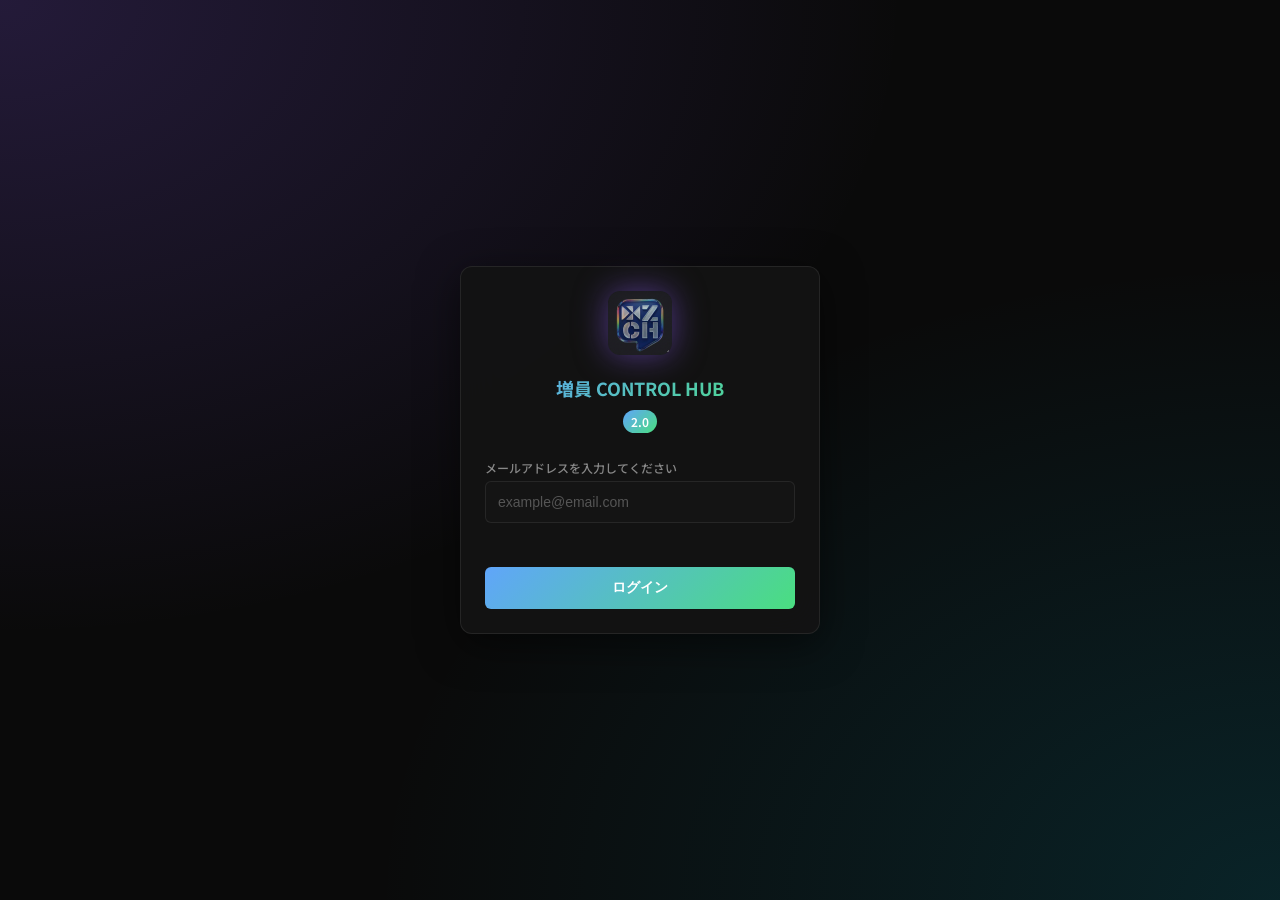
==== index.html @ 961a4a90 "Add files via upload" ====
<!DOCTYPE html>
<html lang="ja">

<head>
    <meta charset="UTF-8">
    <meta name="viewport" content="width=device-width, initial-scale=1.0, maximum-scale=1.0, user-scalable=no">
    <meta name="description" content="増員 CONTROL HUB 2.0 - スタッフ募集カレンダー">
    <!-- キャッシュ無効化 -->
    <meta http-equiv="Cache-Control" content="no-cache, no-store, must-revalidate">
    <meta http-equiv="Pragma" content="no-cache">
    <meta http-equiv="Expires" content="0">
    <title>増員 CONTROL HUB 2.0</title>
    <link rel="preconnect" href="https://fonts.googleapis.com">
    <link rel="preconnect" href="https://fonts.gstatic.com" crossorigin>
    <link href="https://fonts.googleapis.com/css2?family=Noto+Sans+JP:wght@400;500;600;700&display=swap"
        rel="stylesheet">
    <link rel="stylesheet" href="css/styles.css">
</head>

<body>
    <!-- ログイン画面 -->
    <div class="login-screen" id="loginScreen">
        <div class="login-container">
            <div class="login-logo">
                <img src="assets/logo.jpg" alt="ロゴ" class="login-logo-icon">
                <h1 class="login-title">増員 CONTROL HUB</h1>
                <span class="login-version">2.0</span>
            </div>
            <form class="login-form" id="loginForm">
                <div class="login-input-group">
                    <label for="staffName" class="login-label">メールアドレスを入力してください</label>
                    <input type="email" id="staffName" class="login-input" placeholder="example@email.com" required
                        autocomplete="email">
                </div>
                <p class="login-error" id="loginError"></p>
                <button type="submit" class="login-btn" id="loginBtn">
                    <span class="btn-text">ログイン</span>
                    <span class="btn-spinner"></span>
                </button>
            </form>
        </div>
    </div>

    <!-- ヘッダー（ログイン後に表示） -->
    <header class="header app-content hidden" id="appHeader">
        <div class="header-content">
            <h1 class="logo">
                <img src="assets/logo.jpg" alt="ロゴ" class="logo-icon">
                増員 CONTROL HUB
            </h1>
            <span class="version-badge">2.0</span>
        </div>
    </header>

    <!-- メインコンテンツ（ログイン後に表示） -->
    <main class="main-content app-content hidden" id="appMain">
        <!-- 凡例 -->
        <div class="legend">
            <div class="legend-item">
                <span class="legend-dot stage"></span>
                <span>舞台</span>
            </div>
            <div class="legend-item">
                <span class="legend-dot sound"></span>
                <span>音響</span>
            </div>
            <div class="legend-item">
                <span class="legend-dot lighting"></span>
                <span>照明</span>
            </div>
            <div class="legend-item">
                <span class="legend-dot multiple"></span>
                <span>複数</span>
            </div>
        </div>

        <!-- カレンダーグリッド -->
        <div class="calendar-container">
            <!-- カレンダーヘッダー（年月＋ナビ） -->
            <div class="calendar-top">
                <div class="calendar-title-area">
                    <h2 class="current-month" id="currentMonth">2026年 1月</h2>
                    <button class="today-btn" id="todayBtn">今日</button>
                </div>
                <div class="nav-buttons">
                    <button class="nav-btn prev-btn" id="prevMonth" aria-label="前月">
                        <svg width="20" height="20" viewBox="0 0 24 24" fill="none" stroke="currentColor"
                            stroke-width="2">
                            <polyline points="15 18 9 12 15 6"></polyline>
                        </svg>
                    </button>
                    <button class="nav-btn next-btn" id="nextMonth" aria-label="翌月">
                        <svg width="20" height="20" viewBox="0 0 24 24" fill="none" stroke="currentColor"
                            stroke-width="2">
                            <polyline points="9 18 15 12 9 6"></polyline>
                        </svg>
                    </button>
                </div>
            </div>

            <div class="calendar-header">
                <div class="weekday sun">日</div>
                <div class="weekday">月</div>
                <div class="weekday">火</div>
                <div class="weekday">水</div>
                <div class="weekday">木</div>
                <div class="weekday">金</div>
                <div class="weekday sat">土</div>
            </div>
            <div class="calendar-grid" id="calendarGrid">
                <!-- カレンダー日付がJSで挿入される -->
            </div>
        </div>
    </main>

    <!-- イベント選択モーダル -->
    <div class="event-modal-overlay" id="eventModalOverlay"></div>
    <div class="event-modal" id="eventModal">
        <div class="event-modal-header">
            <h3 class="event-modal-title" id="eventModalTitle">1月15日のイベント</h3>
            <button class="event-modal-close" id="eventModalClose">
                <svg width="20" height="20" viewBox="0 0 24 24" fill="none" stroke="currentColor" stroke-width="2">
                    <line x1="18" y1="6" x2="6" y2="18"></line>
                    <line x1="6" y1="6" x2="18" y2="18"></line>
                </svg>
            </button>
        </div>
        <div class="event-modal-list" id="eventModalList">
            <!-- イベントリストがJSで挿入される -->
        </div>
    </div>

    <!-- ドロワー（詳細画面） -->
    <div class="drawer-overlay" id="drawerOverlay"></div>
    <div class="drawer" id="drawer">
        <div class="drawer-inner" id="drawerInner">
            <!-- 閉じるボタン -->
            <button class="drawer-close" id="drawerClose">
                <svg width="24" height="24" viewBox="0 0 24 24" fill="none" stroke="currentColor" stroke-width="2">
                    <line x1="18" y1="6" x2="6" y2="18"></line>
                    <line x1="6" y1="6" x2="18" y2="18"></line>
                </svg>
            </button>

            <!-- ヘッダー部分（セクション＋ホール名） -->
            <div class="drawer-header">
                <span class="drawer-section-label" id="drawerSectionLabel">舞台</span>
                <h2 class="drawer-title" id="drawerHallName">大ホール</h2>
            </div>

            <div class="drawer-event-title-section" style="margin-bottom: 24px;">
                <span class="info-label" style="display:block; margin-bottom: 8px;">催事名</span>
                <h3 id="drawerEventName" style="font-size: 1.5rem; font-weight: bold; color: white; margin: 0; line-height: 1.4;">春のコンサート</h3>
            </div>

            <div class="drawer-info-table-container" style="background: rgba(255,255,255,0.03); border-radius: 12px; padding: 16px; margin-bottom: 24px;">
                <div id="drawerDate">
                    <!-- JS will render table here -->
                </div>
            </div>

            <!-- 増員詳細 -->
            <div class="drawer-content-section">
                <h3 class="content-section-title">増員詳細</h3>
                <p class="drawer-description" id="drawerDescription">
                    イベントの説明文がここに表示されます。
                </p>
            </div>

            <!-- 申し込み状況 / 募集終了メッセージ -->
            <div class="drawer-notice" id="drawerNotice">
                <span class="notice-icon">ℹ️</span>
                <div class="notice-text">
                    <span id="noticeTitle" style="font-weight: 600;">現在の申し込み状況</span>
                    <div id="noticeApplicantList" style="margin-top: 5px; margin-bottom: 5px;">
                        <!-- セクション別の申込者数がここに挿入される -->
                    </div>
                    <span id="noticeFooter" style="font-size: 0.8rem; opacity: 0.7; display: none;"></span>
                </div>
            </div>

            <!-- 応募フォーム -->
            <div class="drawer-form-section">
                <h3 class="form-section-title">応募フォーム</h3>
                <form id="applyForm">
                    <div class="form-group">
                        <label for="userName" class="form-label">お名前</label>
                        <input type="text" id="userName" class="form-input autofilled" placeholder="山田 太郎" readonly
                            required>
                        <span class="form-hint autofill-hint">🔗 ログイン情報から自動入力</span>
                    </div>
                    <div class="form-group">
                        <label for="staffHall" class="form-label">所属ホール</label>
                        <input type="text" id="staffHall" class="form-input autofilled" placeholder="所属ホール" readonly
                            required>
                        <span class="form-hint autofill-hint">🔗 ログイン情報から自動入力</span>
                    </div>
                    <div class="form-group">
                        <label for="staffSection" class="form-label">セクション</label>
                        <input type="text" id="staffSection" class="form-input autofilled" placeholder="セクション" readonly
                            required>
                        <span class="form-hint autofill-hint">🔗 ログイン情報から自動入力</span>
                    </div>
                    <!-- 日付選択（連日イベント用、動的に表示） -->
                    <div class="form-group date-selection-group hidden" id="dateSelectionGroup">
                        <label class="form-label">応募日程 *</label>
                        <div class="date-tabs" id="dateTabs">
                            <!-- 動的に生成 -->
                        </div>
                    </div>
                    <button type="submit" class="submit-btn" id="submitBtn">
                        応募する
                    </button>
                </form>
            </div>
        </div>
    </div>

    <!-- 確認ダイアログ -->
    <div class="confirm-dialog hidden" id="confirmDialog">
        <div class="confirm-content">
            <div class="confirm-icon">⚠️</div>
            <h3 class="confirm-title">まだ応募は完了してません。</h3>
            <p class="confirm-message">下記手順に従って応募を完了させて下さい。</p>
            <button class="confirm-btn" id="confirmClose">閉じる</button>
        </div>
    </div>



    <script src="js/calendar.js?v=7"></script>
    <script src="js/drawer.js?v=7"></script>
    <script>
        // スタッフ認証処理
        (function () {
            // GAS Web App URL
            const GAS_URL = 'https://script.google.com/macros/s/AKfycbxbV2AK-9edfJDLYd5roY5Lj3mcWDfLuVXyrLbkbmj-f0ghreoTpBLLHeze72BAMz6h/exec';
            const STORAGE_KEY = 'zouin_staff_name';

            const loginScreen = document.getElementById('loginScreen');
            const loginForm = document.getElementById('loginForm');
            const loginError = document.getElementById('loginError');
            const loginBtn = document.getElementById('loginBtn');
            const staffNameInput = document.getElementById('staffName');
            const appContents = document.querySelectorAll('.app-content');

            // アプリ表示
            function showApp(staffName) {
                loginScreen.classList.add('hidden');
                appContents.forEach(el => el.classList.remove('hidden'));
                // グローバルに名前を保存（drawer.jsで使用）
                window.loggedInStaffName = staffName;

                // お名前フィールドを自動入力
                const userNameInput = document.getElementById('userName');
                if (userNameInput) userNameInput.value = staffName;

                // 所属情報をAPIから取得して自動入力
                loadStaffProfile();
            }

            // スタッフプロフィールを取得してフォームに自動入力
            async function loadStaffProfile() {
                const email = localStorage.getItem(STORAGE_KEY);
                if (!email) return;

                try {
                    console.log('所属情報を取得中...');
                    const result = await fetchFromGAS({
                        action: 'getStaffInfo',
                        email: email
                    });

                    console.log('所属情報の応答:', JSON.stringify(result));

                    if (result.success && result.found) {
                        const hallInput = document.getElementById('staffHall');
                        const sectionInput = document.getElementById('staffSection');

                        if (hallInput && result.staffHall) {
                            hallInput.value = result.staffHall;
                        }
                        if (sectionInput && result.staffSection) {
                            sectionInput.value = result.staffSection;
                        }

                        // localStorageにも保存
                        localStorage.setItem('zouin_staff_hall', result.staffHall || '');
                        localStorage.setItem('zouin_staff_section', result.staffSection || '');

                        // 管理者フラグを保存
                        localStorage.setItem('zouin_is_admin', result.isAdmin ? 'true' : 'false');
                        window.isAdmin = !!result.isAdmin;
                        console.log('管理者:', result.isAdmin);
                    }
                } catch (error) {
                    console.error('所属情報取得エラー:', error);
                }
            }

            // GAS API呼び出し汎用関数（JSONP方式）
            function fetchFromGAS(params) {
                return new Promise((resolve) => {
                    const callbackName = 'gasCallback_' + Date.now();
                    const urlParams = new URLSearchParams(params);
                    urlParams.append('callback', callbackName);

                    window[callbackName] = function (data) {
                        delete window[callbackName];
                        document.body.removeChild(script);
                        resolve(data);
                    };

                    const script = document.createElement('script');
                    script.src = `${GAS_URL}?${urlParams.toString()}`;
                    script.onerror = function () {
                        delete window[callbackName];
                        document.body.removeChild(script);
                        resolve({ success: false, error: 'ネットワークエラー' });
                    };

                    setTimeout(() => {
                        if (window[callbackName]) {
                            delete window[callbackName];
                            if (script.parentNode) document.body.removeChild(script);
                            resolve({ success: false, error: 'タイムアウト' });
                        }
                    }, 10000);

                    document.body.appendChild(script);
                });
            }

            // ローディング状態の設定
            function setLoading(isLoading) {
                loginBtn.classList.toggle('loading', isLoading);
                loginBtn.disabled = isLoading;
                staffNameInput.disabled = isLoading;
            }

            // エラー表示
            function showError(message) {
                loginError.textContent = message;
            }

            // GAS APIで名簿照合（JSONP方式でCORS回避）
            function verifyStaff(name) {
                return new Promise((resolve) => {
                    const callbackName = 'authCallback_' + Date.now();
                    const params = new URLSearchParams({
                        action: 'verifyStaff',
                        name: name,
                        callback: callbackName
                    });

                    // コールバック関数を登録
                    window[callbackName] = function (data) {
                        delete window[callbackName];
                        document.body.removeChild(script);
                        resolve(data);
                    };

                    // script要素で呼び出し
                    const script = document.createElement('script');
                    script.src = `${GAS_URL}?${params.toString()}`;
                    script.onerror = function () {
                        delete window[callbackName];
                        document.body.removeChild(script);
                        resolve({ success: false, error: 'ネットワークエラー' });
                    };

                    // タイムアウト処理
                    setTimeout(() => {
                        if (window[callbackName]) {
                            delete window[callbackName];
                            if (script.parentNode) {
                                document.body.removeChild(script);
                            }
                            resolve({ success: false, error: 'タイムアウト' });
                        }
                    }, 10000);

                    document.body.appendChild(script);
                });
            }

            // 自動認証チェック（localStorageから）
            async function checkSavedAuth() {
                const savedEmail = localStorage.getItem(STORAGE_KEY);
                if (!savedEmail) return;

                // 保存されたメールアドレスを入力欄にセット
                staffNameInput.value = savedEmail;
                setLoading(true);

                const result = await verifyStaff(savedEmail);
                setLoading(false);

                console.log('verifyStaff応答:', JSON.stringify(result));

                if (result.success && result.verified) {
                    // B列の名前を保存・使用
                    if (result.staffName) {
                        localStorage.setItem('zouin_staff_display_name', result.staffName);
                        window.loggedInStaffName = result.staffName;
                    }
                    console.log('staffHall:', result.staffHall, 'staffSection:', result.staffSection);
                    showApp(result.staffName || savedEmail);
                } else {
                    // 保存された認証が無効な場合はクリア
                    localStorage.removeItem(STORAGE_KEY);
                    localStorage.removeItem('zouin_staff_display_name');
                    staffNameInput.value = '';
                    if (result.success && !result.verified) {
                        // 名簿から削除された場合
                        showError('アカウントの有効期限が切れたか、登録が解除されました。管理者に確認してください。');
                    }
                }
            }

            // 強制ログアウト（外部から呼び出し可能）
            window.forceLogout = function (message) {
                localStorage.removeItem(STORAGE_KEY);
                localStorage.removeItem('zouin_staff_display_name');
                window.loggedInStaffName = null;
                loginScreen.classList.remove('hidden');
                appContents.forEach(el => el.classList.add('hidden'));
                staffNameInput.value = '';
                showError(message || 'アカウントの有効期限が切れたか、登録が解除されました。管理者に確認してください。');
            };

            // リアルタイム権限チェック（外部から呼び出し可能）
            window.checkPermission = async function () {
                const savedName = localStorage.getItem(STORAGE_KEY);
                if (!savedName) return false;

                const result = await verifyStaff(savedName);
                if (!result.success || !result.verified) {
                    window.forceLogout();
                    return false;
                }
                return true;
            };

            // ログインフォーム送信
            loginForm.addEventListener('submit', async function (e) {
                e.preventDefault();
                const email = staffNameInput.value.trim();

                if (!email) {
                    showError('メールアドレスを入力してください');
                    return;
                }

                showError('');
                setLoading(true);

                const result = await verifyStaff(email);
                setLoading(false);

                if (result.success && result.verified) {
                    // 認証成功: localStorageに保存してアプリ表示
                    localStorage.setItem(STORAGE_KEY, email);
                    // B列の名前も保存
                    if (result.staffName) {
                        localStorage.setItem('zouin_staff_display_name', result.staffName);
                        window.loggedInStaffName = result.staffName;
                    }
                    showApp(result.staffName || email);
                } else if (result.success && !result.verified) {
                    // 名簿に存在しない
                    showError('登録が確認できません。フォームから登録するか、管理者に連絡してください。');
                } else {
                    // APIエラー
                    showError('認証に失敗しました。しばらく待ってから再度お試しください。');
                    console.error('API Error:', result.error);
                }
            });

            // 初期化: 保存された認証をチェック
            checkSavedAuth();
        })();
    </script>
</body>

</html>
---- css/styles.css ----
/* ====================================
   増員 CONTROL HUB 2.0 - スタイルシート
   ダークミニマルデザイン
   ==================================== */

/* CSS変数 */
:root {
    /* カラーパレット - よりダークに */
    --bg-primary: #0a0a0a;
    --bg-secondary: #141414;
    --bg-card: #1a1a1a;
    --bg-glass: rgba(20, 20, 20, 0.95);
    --bg-cell: #111111;

    --text-primary: #e0e0e0;
    --text-secondary: #888888;
    --text-muted: #555555;

    /* セクションカラー - 濃い鮮やかな色 */
    --section-stage: #10b981;
    --section-stage-bg: rgba(16, 185, 129, 0.25);
    --section-sound: #0ea5e9;
    --section-sound-bg: rgba(14, 165, 233, 0.25);
    --section-lighting: #eab308;
    --section-lighting-bg: rgba(234, 179, 8, 0.25);
    --section-multiple: #ef4444;
    --section-multiple-bg: rgba(239, 68, 68, 0.25);

    /* アクセントカラー */
    --accent-primary: #60a5fa;
    --accent-secondary: #4ade80;
    --accent-gradient: linear-gradient(135deg, #60a5fa 0%, #4ade80 100%);

    /* グリッド線 */
    --border-color: rgba(255, 255, 255, 0.08);
    --border-grid: rgba(255, 255, 255, 0.12);
    --shadow-lg: 0 10px 40px rgba(0, 0, 0, 0.5);
    --shadow-glow: none;

    /* フォント */
    --font-family: 'Noto Sans JP', sans-serif;
    --font-size-sm: 0.75rem;
    --font-size-base: 0.875rem;
    --font-size-lg: 1rem;
    --font-size-xl: 1.125rem;
    --font-size-2xl: 1.25rem;
    --font-size-3xl: 1.5rem;

    /* スペーシング */
    --spacing-xs: 0.25rem;
    --spacing-sm: 0.5rem;
    --spacing-md: 0.75rem;
    --spacing-lg: 1rem;
    --spacing-xl: 1.5rem;

    /* ボーダー半径 */
    --radius-sm: 4px;
    --radius-md: 6px;
    --radius-lg: 8px;
    --radius-xl: 12px;
    --radius-full: 9999px;

    /* トランジション */
    --transition-fast: 100ms ease;
    --transition-base: 200ms ease;
    --transition-slow: 300ms ease;
}

/* ====================================
   ログイン画面
   ==================================== */
.login-screen {
    position: fixed;
    inset: 0;
    background: var(--bg-primary);
    display: flex;
    align-items: center;
    justify-content: center;
    z-index: 1000;
    transition: opacity var(--transition-base), visibility var(--transition-base);
}

.login-screen::before {
    content: '';
    position: absolute;
    inset: 0;
    background:
        radial-gradient(ellipse at top left, rgba(139, 92, 246, 0.2) 0%, transparent 50%),
        radial-gradient(ellipse at bottom right, rgba(6, 182, 212, 0.15) 0%, transparent 50%);
    pointer-events: none;
}

.login-screen.hidden {
    opacity: 0;
    visibility: hidden;
    pointer-events: none;
}

.login-container {
    position: relative;
    background: var(--bg-glass);
    backdrop-filter: blur(20px);
    border: 1px solid var(--border-color);
    border-radius: var(--radius-xl);
    padding: var(--spacing-xl);
    width: 100%;
    max-width: 360px;
    margin: var(--spacing-md);
    box-shadow: var(--shadow-lg);
}

.login-logo {
    text-align: center;
    margin-bottom: var(--spacing-xl);
}

.login-logo-icon {
    width: 64px;
    height: 64px;
    object-fit: contain;
    border-radius: 12px;
    filter: drop-shadow(0 0 16px rgba(139, 92, 246, 0.5));
    margin-bottom: var(--spacing-md);
}

.login-title {
    font-size: var(--font-size-xl);
    font-weight: 700;
    background: var(--accent-gradient);
    -webkit-background-clip: text;
    -webkit-text-fill-color: transparent;
    background-clip: text;
    margin: 0;
}

.login-version {
    display: inline-block;
    background: var(--accent-gradient);
    color: white;
    font-size: var(--font-size-sm);
    font-weight: 600;
    padding: 2px 8px;
    border-radius: var(--radius-full);
    margin-top: var(--spacing-sm);
}

.login-form {
    display: flex;
    flex-direction: column;
    gap: var(--spacing-md);
}

.login-input-group {
    display: flex;
    flex-direction: column;
    gap: var(--spacing-xs);
}

.login-label {
    font-size: var(--font-size-sm);
    font-weight: 500;
    color: var(--text-secondary);
}

.login-input {
    background: var(--bg-secondary);
    border: 1px solid var(--border-color);
    border-radius: var(--radius-md);
    padding: var(--spacing-md);
    font-size: var(--font-size-base);
    color: var(--text-primary);
    transition: border-color var(--transition-fast);
}

.login-input:focus {
    outline: none;
    border-color: var(--accent-primary);
}

.login-input::placeholder {
    color: var(--text-muted);
}

.login-error {
    color: #f87171;
    font-size: var(--font-size-sm);
    text-align: center;
    margin: 0;
    min-height: 20px;
}

/* LIFF認証用スタイル */
.login-loading {
    display: flex;
    flex-direction: column;
    align-items: center;
    gap: var(--spacing-md);
    color: var(--text-secondary);
}

.login-loading .btn-spinner {
    width: 40px;
    height: 40px;
}

.login-notice {
    text-align: center;
    color: var(--text-secondary);
    padding: var(--spacing-lg);
}

.login-notice p {
    margin: 0;
    font-size: var(--font-size-lg);
}

.login-notice .sub {
    font-size: var(--font-size-sm);
    margin-top: var(--spacing-sm);
    opacity: 0.7;
}

.login-btn {
    background: var(--accent-gradient);
    border: none;
    border-radius: var(--radius-md);
    padding: var(--spacing-md);
    font-size: var(--font-size-base);
    font-weight: 600;
    color: white;
    cursor: pointer;
    transition: transform var(--transition-fast), box-shadow var(--transition-fast);
}

.login-btn:hover {
    transform: translateY(-2px);
    box-shadow: 0 8px 20px rgba(139, 92, 246, 0.4);
}

.login-btn:active {
    transform: translateY(0);
}

/* ローディング状態 */
.login-btn.loading {
    pointer-events: none;
    opacity: 0.8;
}

.login-btn.loading .btn-text {
    visibility: hidden;
}

.login-btn .btn-spinner {
    display: none;
}

.login-btn.loading .btn-spinner {
    display: block;
    position: absolute;
    left: 50%;
    top: 50%;
    transform: translate(-50%, -50%);
    width: 20px;
    height: 20px;
    border: 2px solid rgba(255, 255, 255, 0.3);
    border-top-color: white;
    border-radius: 50%;
    animation: spin 0.8s linear infinite;
}

.login-btn {
    position: relative;
}

@keyframes spin {
    to {
        transform: translate(-50%, -50%) rotate(360deg);
    }
}

/* hiddenクラス */
.hidden {
    display: none !important;
}

.app-content.hidden {
    display: none !important;
}

/* リセット */
*,
*::before,
*::after {
    box-sizing: border-box;
    margin: 0;
    padding: 0;
}

html {
    font-size: 16px;
    -webkit-tap-highlight-color: transparent;
}

body {
    font-family: var(--font-family);
    background: var(--bg-primary);
    color: var(--text-primary);
    min-height: 100vh;
    line-height: 1.6;
    overflow-x: hidden;
}

/* 背景 - ソリッドダーク */

/* ====================================
   ヘッダー - ミニマル
   ==================================== */
.header {
    background: var(--bg-secondary);
    border-bottom: 1px solid var(--border-grid);
    padding: var(--spacing-sm) var(--spacing-lg);
    position: sticky;
    top: 0;
    z-index: 100;
}

.header-content {
    display: flex;
    align-items: center;
    justify-content: space-between;
    max-width: 600px;
    margin: 0 auto;
}

.logo {
    font-size: var(--font-size-lg);
    font-weight: 600;
    display: flex;
    align-items: center;
    gap: var(--spacing-sm);
    color: var(--text-primary);
}

.logo-icon {
    width: 28px;
    height: 28px;
    object-fit: contain;
    border-radius: 4px;
}

.version-badge {
    background: var(--accent-primary);
    color: #000;
    font-size: 0.65rem;
    font-weight: 600;
    padding: 2px 6px;
    border-radius: var(--radius-full);
}

/* ====================================
   メインコンテンツ
   ==================================== */
.main-content {
    max-width: 600px;
    margin: 0 auto;
    padding: var(--spacing-md);
    padding-bottom: 80px;
}

.current-month {
    font-size: var(--font-size-lg);
    font-weight: 600;
    color: var(--text-primary);
}

/* 凡例 - コンパクト */
.legend {
    display: flex;
    justify-content: flex-end;
    gap: var(--spacing-md);
    margin-bottom: var(--spacing-md);
}

.legend-item {
    display: flex;
    align-items: center;
    gap: 4px;
    font-size: 0.7rem;
    color: var(--text-muted);
}

.legend-dot {
    width: 10px;
    height: 10px;
    border-radius: var(--radius-full);
}

.legend-dot.stage {
    background: var(--section-stage);
}

.legend-dot.sound {
    background: var(--section-sound);
}

.legend-dot.lighting {
    background: var(--section-lighting);
}

.legend-dot.multiple {
    background: var(--section-multiple);
}

/* ====================================
   カレンダー - ダークミニマル
   ==================================== */
.calendar-container {
    background: var(--bg-card);
    border: 1px solid var(--border-grid);
    border-radius: var(--radius-lg);
    overflow: hidden;
}

/* カレンダートップ（年月＋ナビ）*/
.calendar-top {
    display: flex;
    align-items: center;
    justify-content: space-between;
    padding: var(--spacing-sm) var(--spacing-md);
    background: var(--bg-secondary);
    border-bottom: 1px solid var(--border-grid);
}

.calendar-title-area {
    display: flex;
    align-items: center;
    gap: var(--spacing-sm);
}

.today-btn {
    background: transparent;
    border: 1px solid var(--border-grid);
    color: var(--text-muted);
    font-size: 0.7rem;
    font-weight: 500;
    padding: 3px 8px;
    border-radius: var(--radius-sm);
    cursor: pointer;
    transition: all var(--transition-fast);
}

.today-btn:hover {
    background: rgba(255, 255, 255, 0.05);
    color: var(--text-primary);
}

.nav-buttons {
    display: flex;
    gap: 2px;
}

.nav-btn {
    background: transparent;
    border: none;
    color: var(--text-muted);
    width: 32px;
    height: 32px;
    border-radius: var(--radius-sm);
    display: flex;
    align-items: center;
    justify-content: center;
    cursor: pointer;
    transition: all var(--transition-fast);
}

.nav-btn:hover {
    background: rgba(255, 255, 255, 0.05);
    color: var(--text-primary);
}

.nav-btn:active {
    transform: scale(0.9);
}

.calendar-header {
    display: grid;
    grid-template-columns: repeat(7, 1fr);
    background: var(--bg-secondary);
    border-bottom: 1px solid var(--border-grid);
}

.weekday {
    padding: var(--spacing-sm) var(--spacing-xs);
    text-align: center;
    font-size: var(--font-size-sm);
    font-weight: 500;
    color: var(--text-muted);
    text-transform: uppercase;
    letter-spacing: 0.5px;
}

.weekday.sun {
    color: #ef4444;
}

.weekday.sat {
    color: #3b82f6;
}

.calendar-grid {
    display: grid;
    grid-template-columns: repeat(7, minmax(0, 1fr));
    background: var(--bg-cell);
}

/* 日付セル - グリッド線強調・均等幅 */
.calendar-day {
    height: 100px;
    min-height: 100px;
    max-height: 100px;
    padding: var(--spacing-xs);
    border-right: 1px solid var(--border-grid);
    border-bottom: 1px solid var(--border-grid);
    display: flex;
    flex-direction: column;
    transition: background var(--transition-fast);
    position: relative;
    background: var(--bg-cell);
    overflow: hidden;
}

.calendar-day:nth-child(7n) {
    border-right: none;
}

.calendar-day:hover {
    background: rgba(255, 255, 255, 0.02);
}

.calendar-day:active {
    background: rgba(255, 255, 255, 0.05);
}

.calendar-day.other-month {
    opacity: 0.35;
    background: transparent;
}

.calendar-day.today {
    background: rgba(96, 165, 250, 0.1);
}

.calendar-day.today .day-number {
    background: var(--accent-primary);
    color: #000;
    font-weight: 600;
    border-radius: var(--radius-full);
    width: 26px;
    height: 26px;
    display: flex;
    align-items: center;
    justify-content: center;
}

.day-number {
    font-size: var(--font-size-base);
    font-weight: 400;
    color: var(--text-primary);
    margin-bottom: 4px;
}

.calendar-day.sunday .day-number {
    color: #ef4444;
}

.calendar-day.saturday .day-number {
    color: #3b82f6;
}

/* セクションバッジ - 縦並びレイアウト */
.section-badges {
    display: flex;
    flex-direction: column;
    gap: 2px;
    flex: 1;
    width: 100%;
    min-width: 0;
}

.section-badge {
    font-size: 8px;
    font-weight: 600;
    padding: 2px 2px;
    border-radius: 3px;
    cursor: pointer;
    transition: all var(--transition-fast);
    border: none;
    text-align: center;
    line-height: 1.2;
    min-height: 24px;
    display: flex;
    flex-direction: column;
    align-items: center;
    justify-content: center;
}

.section-badge:hover {
    filter: brightness(1.3);
}

.section-badge:active {
    transform: scale(0.95);
}

.section-badge.stage {
    background: var(--section-stage);
    color: #000;
}

.section-badge.sound {
    background: var(--section-sound);
    color: #000;
}

.section-badge.lighting {
    background: var(--section-lighting);
    color: #000;
}

.section-badge.multiple {
    background: var(--section-multiple);
    color: #fff;
}

.section-badge.more-badge {
    background: rgba(255, 255, 255, 0.15);
    color: var(--text-secondary);
    font-weight: 400;
    min-height: 14px;
    height: 14px;
    padding: 0 4px;
    line-height: 14px;
}

.section-badge.more-badge:hover {
    background: rgba(255, 255, 255, 0.25);
    color: var(--text-primary);
}

/* 連日イベント表示 - ネオンレッドグロー */
.section-badge.multi-day {
    border: 1px solid #ff3333;
    box-shadow: 0 0 8px rgba(255, 51, 51, 0.6), 0 0 16px rgba(255, 51, 51, 0.3);
}

.section-badge.multi-start,
.section-badge.multi-middle,
.section-badge.multi-end {
    box-sizing: border-box;
}

.section-badge.multi-start {
    border-radius: var(--radius-sm) 0 0 var(--radius-sm);
    margin-right: -4px;
    padding-right: 8px;
    border-right: none;
    position: relative;
    z-index: 2;
}

.section-badge.multi-middle {
    border-radius: 0;
    margin-left: -4px;
    margin-right: -4px;
    padding-left: 4px;
    padding-right: 4px;
    border-left: none;
    border-right: none;
    position: relative;
    z-index: 1;
}

.section-badge.multi-end {
    border-radius: 0 var(--radius-sm) var(--radius-sm) 0;
    margin-left: -4px;
    padding-left: 4px;
    border-left: none;
    position: relative;
    z-index: 2;
}

/* バッジコンテナのオーバーフローを許可 */
.section-badges {
    display: flex;
    flex-direction: column;
    gap: 2px;
    flex: 1;
    overflow: visible;
}

/* 日付セルのオーバーフローを許可 */
.calendar-day {
    overflow: visible;
}

/* ====================================
   イベント選択モーダル
   ==================================== */
.event-modal-overlay {
    position: fixed;
    inset: 0;
    background: rgba(0, 0, 0, 0.6);
    backdrop-filter: blur(4px);
    opacity: 0;
    visibility: hidden;
    transition: all var(--transition-base);
    z-index: 300;
}

.event-modal-overlay.active {
    opacity: 1;
    visibility: visible;
}

.event-modal {
    position: fixed;
    top: 50%;
    left: 50%;
    transform: translate(-50%, -50%) scale(0.9);
    background: rgba(30, 30, 30, 0.7);
    backdrop-filter: blur(40px) saturate(180%);
    -webkit-backdrop-filter: blur(40px) saturate(180%);
    border: 1px solid rgba(255, 255, 255, 0.18);
    border-radius: 16px;
    padding: var(--spacing-lg);
    min-width: 300px;
    max-width: 90vw;
    max-height: 70vh;
    overflow-y: auto;
    opacity: 0;
    visibility: hidden;
    transition: all var(--transition-base);
    z-index: 301;
    box-shadow: 0 25px 80px rgba(0, 0, 0, 0.4), inset 0 1px 0 rgba(255, 255, 255, 0.15);
}

.event-modal.active {
    opacity: 1;
    visibility: visible;
    transform: translate(-50%, -50%) scale(1);
}

.event-modal-header {
    display: flex;
    justify-content: space-between;
    align-items: center;
    margin-bottom: var(--spacing-md);
    padding-bottom: var(--spacing-sm);
    border-bottom: 1px solid var(--border-color);
}

.event-modal-title {
    font-size: var(--font-size-lg);
    font-weight: 600;
    color: var(--text-primary);
}

.event-modal-close {
    background: none;
    border: none;
    color: var(--text-muted);
    cursor: pointer;
    padding: var(--spacing-xs);
    border-radius: var(--radius-sm);
    transition: all var(--transition-fast);
}

.event-modal-close:hover {
    color: var(--text-primary);
    background: rgba(255, 255, 255, 0.1);
}

.event-modal-list {
    display: flex;
    flex-direction: column;
    gap: var(--spacing-sm);
}

.event-modal-item {
    display: flex;
    align-items: center;
    gap: var(--spacing-md);
    padding: var(--spacing-md);
    border-radius: var(--radius-md);
    cursor: pointer;
    transition: all var(--transition-fast);
    border: 1px solid transparent;
}

.event-modal-item:hover {
    transform: translateX(4px);
}

.event-modal-item.section-stage {
    background: var(--section-stage-bg);
    border-color: var(--section-stage);
}

.event-modal-item.section-sound {
    background: var(--section-sound-bg);
    border-color: var(--section-sound);
}

.event-modal-item.section-lighting {
    background: var(--section-lighting-bg);
    border-color: var(--section-lighting);
}

.event-modal-item.section-multiple {
    background: var(--section-multiple-bg);
    border-color: var(--section-multiple);
}

.event-modal-section {
    font-size: var(--font-size-sm);
    font-weight: 600;
    padding: 2px 8px;
    border-radius: var(--radius-sm);
    background: rgba(255, 255, 255, 0.1);
}

.event-modal-name {
    flex: 1;
    font-size: var(--font-size-base);
    color: var(--text-primary);
}

.event-modal-status {
    font-size: var(--font-size-sm);
    color: var(--text-secondary);
}

/* ====================================
   ドロワー
   ==================================== */
.drawer-overlay {
    position: fixed;
    inset: 0;
    background: rgba(0, 0, 0, 0.6);
    backdrop-filter: blur(4px);
    opacity: 0;
    visibility: hidden;
    transition: all var(--transition-base);
    z-index: 200;
}

.drawer-overlay.active {
    opacity: 1;
    visibility: visible;
}

.drawer {
    position: fixed;
    bottom: 10px;
    left: 5%;
    right: 5%;
    width: 90%;
    max-height: 95vh;
    transform: translateY(calc(100% + 20px));
    transition: transform var(--transition-slow) cubic-bezier(0.32, 0.72, 0, 1);
    z-index: 201;
    border-radius: 20px;
    overflow: hidden;
    box-shadow: 0 -10px 60px rgba(0, 0, 0, 0.5), 0 0 1px rgba(255, 255, 255, 0.2);
}

.drawer.active {
    transform: translateY(0);
}

.drawer-inner {
    padding: var(--spacing-xl);
    padding-top: var(--spacing-lg);
    max-height: 95vh;
    overflow-y: auto;
    position: relative;
    backdrop-filter: blur(60px) saturate(180%) brightness(1.1);
    -webkit-backdrop-filter: blur(60px) saturate(180%) brightness(1.1);
    border: 0.5px solid rgba(255, 255, 255, 0.2);
    box-shadow: inset 0 1px 0 rgba(255, 255, 255, 0.15), 0 0 30px rgba(255, 255, 255, 0.05);
}

/* セクション別の背景色 - iOS 26 Liquid Glass */
.drawer.section-stage .drawer-inner {
    background: linear-gradient(180deg, rgba(16, 185, 129, 0.25) 0%, rgba(16, 185, 129, 0.15) 100%);
}

.drawer.section-sound .drawer-inner {
    background: linear-gradient(180deg, rgba(14, 165, 233, 0.25) 0%, rgba(14, 165, 233, 0.15) 100%);
}

.drawer.section-lighting .drawer-inner {
    background: linear-gradient(180deg, rgba(234, 179, 8, 0.25) 0%, rgba(234, 179, 8, 0.15) 100%);
}

.drawer.section-multiple .drawer-inner {
    background: linear-gradient(180deg, rgba(239, 68, 68, 0.25) 0%, rgba(239, 68, 68, 0.15) 100%);
}

/* 閉じるボタン */
.drawer-close {
    position: absolute;
    top: var(--spacing-md);
    right: var(--spacing-md);
    background: rgba(255, 255, 255, 0.2);
    border: 2px solid white;
    color: white;
    width: 40px;
    height: 40px;
    border-radius: var(--radius-full);
    display: flex;
    align-items: center;
    justify-content: center;
    cursor: pointer;
    transition: all var(--transition-fast);
    z-index: 10;
}

.drawer-close:hover {
    background: rgba(255, 255, 255, 0.3);
}

/* ヘッダー部分 */
.drawer-header {
    text-align: center;
    margin-bottom: var(--spacing-lg);
    padding-top: var(--spacing-md);
}

.drawer-section-label {
    display: inline-block;
    font-size: var(--font-size-sm);
    font-weight: 600;
    color: rgba(255, 255, 255, 0.9);
    margin-bottom: var(--spacing-sm);
}

.drawer-title {
    font-size: var(--font-size-2xl);
    font-weight: 700;
    color: white;
    line-height: 1.3;
}

/* 情報グリッド */
.drawer-info-grid {
    display: grid;
    grid-template-columns: 1fr 1fr;
    gap: var(--spacing-md);
    margin-bottom: var(--spacing-lg);
}

.info-item {
    display: flex;
    flex-direction: column;
    gap: var(--spacing-xs);
}

.info-label {
    font-size: 0.75rem;
    font-weight: 500;
    color: rgba(255, 255, 255, 0.7);
    text-transform: uppercase;
}

.info-value {
    font-size: var(--font-size-lg);
    font-weight: 700;
    color: white;
}

/* 増員内容セクション */
.drawer-content-section {
    margin-bottom: var(--spacing-md);
}

.content-section-title {
    font-size: var(--font-size-sm);
    font-weight: 600;
    color: rgba(255, 255, 255, 0.7);
    margin-bottom: var(--spacing-xs);
    text-transform: uppercase;
}

/* 説明文 */
.drawer-description {
    font-size: var(--font-size-base);
    color: rgba(255, 255, 255, 0.9);
    line-height: 1.6;
    margin: 0;
}

/* 定員状況メッセージ */
.drawer-notice {
    display: flex;
    align-items: flex-start;
    gap: var(--spacing-sm);
    padding: var(--spacing-md);
    background: rgba(255, 255, 255, 0.1);
    border-radius: var(--radius-md);
    margin-bottom: var(--spacing-xl);
}

.notice-icon {
    font-size: 1.25rem;
    color: white;
    flex-shrink: 0;
}

.notice-text {
    font-size: var(--font-size-sm);
    color: rgba(255, 255, 255, 0.9);
    line-height: 1.5;
}

/* 応募フォームセクション */
.drawer-form-section {
    background: rgba(255, 255, 255, 0.15);
    border-radius: var(--radius-lg);
    padding: var(--spacing-lg);
    backdrop-filter: blur(10px);
}

.form-section-title {
    font-size: var(--font-size-xl);
    font-weight: 700;
    color: white;
    text-align: center;
    margin-bottom: var(--spacing-lg);
}

.form-group {
    margin-bottom: var(--spacing-md);
}

.form-label {
    display: block;
    font-size: var(--font-size-sm);
    font-weight: 600;
    color: white;
    margin-bottom: var(--spacing-xs);
}

.form-input {
    width: 100%;
    background: white;
    border: none;
    color: #333;
    font-size: var(--font-size-lg);
    padding: var(--spacing-md);
    border-radius: var(--radius-md);
    font-family: inherit;
    transition: all var(--transition-fast);
}

.form-input::placeholder {
    color: #999;
}

.form-input:focus {
    outline: none;
    box-shadow: 0 0 0 3px rgba(255, 255, 255, 0.5);
}

.form-hint {
    display: block;
    font-size: 0.75rem;
    color: rgba(255, 255, 255, 0.8);
    margin-top: var(--spacing-xs);
}

.submit-btn {
    width: 100%;
    background: white;
    color: #333;
    border: none;
    padding: var(--spacing-md) var(--spacing-xl);
    font-size: var(--font-size-lg);
    font-weight: 700;
    border-radius: var(--radius-md);
    cursor: pointer;
    transition: all var(--transition-fast);
    margin-top: var(--spacing-md);
}

.submit-btn:hover {
    background: rgba(255, 255, 255, 0.9);
    transform: translateY(-2px);
}

.submit-btn:active {
    transform: translateY(0);
}

.submit-btn:disabled {
    opacity: 0.5;
    cursor: not-allowed;
}

/* 日付選択 */
.date-selection-group {
    margin-bottom: var(--spacing-md);
}

.date-tabs {
    display: flex;
    flex-wrap: nowrap;
    gap: var(--spacing-xs);
}

.date-tab {
    flex: 1 1 0;
    width: 0;
    min-width: 0;
    padding: var(--spacing-sm) var(--spacing-xs);
    background: rgba(255, 255, 255, 0.1);
    border: 2px solid rgba(255, 255, 255, 0.2);
    border-radius: var(--radius-md);
    color: rgba(255, 255, 255, 0.8);
    font-size: var(--font-size-sm);
    font-weight: 600;
    text-align: center;
    cursor: pointer;
    transition: all var(--transition-fast);
}

.date-tab:hover {
    background: rgba(255, 255, 255, 0.2);
    border-color: rgba(255, 255, 255, 0.4);
}

.date-tab.active {
    background: rgba(139, 92, 246, 0.4);
    border-color: var(--accent-primary);
    color: white;
}

.date-tab-label {
    display: block;
    font-size: 0.7rem;
    opacity: 0.7;
    margin-bottom: 2px;
}

.date-tab-date {
    display: block;
    font-size: var(--font-size-base);
}

/* 両日/全日タブ */
.date-tab-all {
    display: flex;
    align-items: center;
    justify-content: center;
}

.date-tab-all-label {
    font-size: var(--font-size-lg);
    font-weight: 700;
}

/* ====================================
   確認ダイアログ
   ==================================== */
.confirm-dialog {
    position: fixed;
    inset: 0;
    background: rgba(0, 0, 0, 0.8);
    display: flex;
    align-items: center;
    justify-content: center;
    padding: var(--spacing-xl);
    z-index: 300;
}

.confirm-content {
    background: var(--bg-secondary);
    border: 1px solid var(--border-color);
    border-radius: var(--radius-xl);
    padding: var(--spacing-xl);
    text-align: center;
    max-width: 320px;
    width: 100%;
    box-shadow: var(--shadow-lg), var(--shadow-glow);
}

.confirm-icon {
    font-size: 4rem;
    margin-bottom: var(--spacing-md);
}

.confirm-title {
    font-size: var(--font-size-xl);
    font-weight: 700;
    margin-bottom: var(--spacing-md);
}

.confirm-message {
    font-size: var(--font-size-base);
    color: var(--text-secondary);
    margin-bottom: var(--spacing-xl);
    line-height: 1.8;
}

.confirm-btn {
    width: 100%;
    background: var(--accent-gradient);
    color: white;
    border: none;
    padding: var(--spacing-md) var(--spacing-xl);
    font-size: var(--font-size-lg);
    font-weight: 600;
    border-radius: var(--radius-lg);
    cursor: pointer;
    transition: all var(--transition-fast);
}

.confirm-btn:hover {
    transform: translateY(-2px);
}

/* ====================================
   ユーティリティ
   ==================================== */
.hidden {
    display: none !important;
}

/* スクロールバースタイル */
::-webkit-scrollbar {
    width: 8px;
}

::-webkit-scrollbar-track {
    background: transparent;
}

::-webkit-scrollbar-thumb {
    background: var(--text-muted);
    border-radius: var(--radius-full);
}

::-webkit-scrollbar-thumb:hover {
    background: var(--text-secondary);
}

/* ====================================
   レスポンシブ
   ==================================== */
@media (max-width: 480px) {
    .main-content {
        padding: var(--spacing-sm);
        padding-bottom: 80px;
    }

    .calendar-day {
        min-height: 80px;
        padding: var(--spacing-xs);
    }

    .section-badge {
        font-size: 0.6rem;
        padding: 3px 4px;
    }

    .legend {
        gap: var(--spacing-md);
    }

    .current-month {
        font-size: var(--font-size-xl);
    }
}

@media (min-width: 768px) {
    .calendar-day {
        min-height: 100px;
    }

    .section-badge {
        font-size: var(--font-size-sm);
        padding: var(--spacing-xs) var(--spacing-sm);
    }
}

/* ============================================ */
/* 自動入力フィールド                             */
/* ============================================ */
.autofill-field {
    display: flex;
    align-items: center;
    gap: 6px;
}

.autofill-field .form-input {
    flex: 1;
}

.form-input.autofilled[readonly] {
    background: rgba(99, 179, 237, 0.08);
    border-color: rgba(99, 179, 237, 0.3);
    color: var(--text-primary);
    cursor: default;
}

.form-input.autofilled:not([readonly]) {
    background: rgba(255, 255, 255, 0.06);
    border-color: rgba(99, 179, 237, 0.6);
}

.edit-field-btn {
    background: none;
    border: 1px solid rgba(255, 255, 255, 0.15);
    border-radius: var(--radius-sm);
    padding: 6px 8px;
    cursor: pointer;
    font-size: 14px;
    line-height: 1;
    transition: all 0.2s ease;
    flex-shrink: 0;
}

.edit-field-btn:hover {
    background: rgba(255, 255, 255, 0.08);
    border-color: rgba(99, 179, 237, 0.5);
}

.edit-field-btn.editing {
    background: rgba(99, 179, 237, 0.15);
    border-color: rgba(99, 179, 237, 0.5);
}

.autofill-hint {
    color: rgba(99, 179, 237, 0.7);
    font-size: 0.7rem;
}
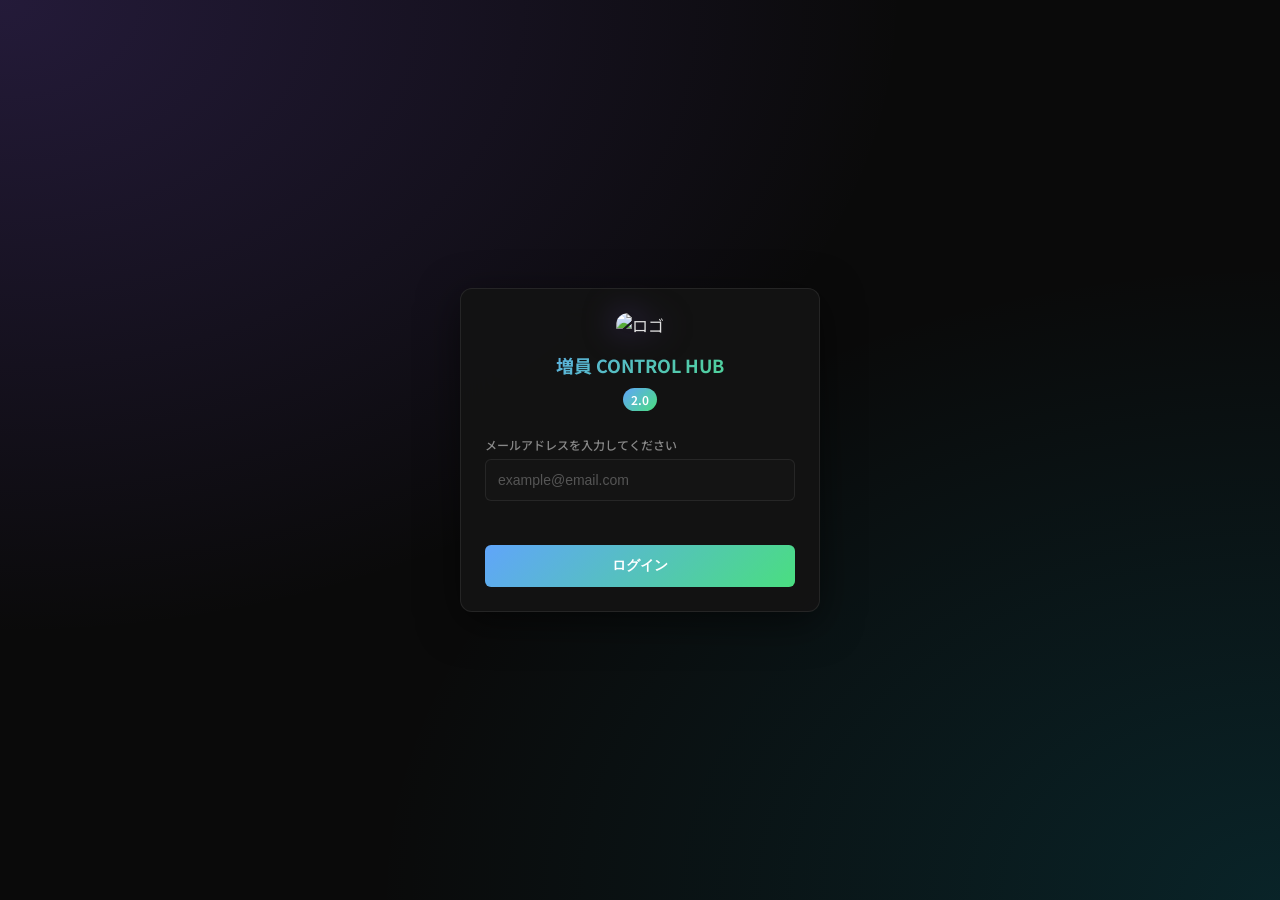
==== commit 59b343dc: "Add files via upload" ====
--- a/index.html
+++ b/index.html
@@ -14,7 +14,7 @@
     <link rel="preconnect" href="https://fonts.gstatic.com" crossorigin>
     <link href="https://fonts.googleapis.com/css2?family=Noto+Sans+JP:wght@400;500;600;700&display=swap"
         rel="stylesheet">
-    <link rel="stylesheet" href="css/styles.css">
+    <link rel="stylesheet" href="css/styles.css?v=2">
 </head>
 
 <body>
@@ -50,68 +50,149 @@
             </h1>
             <span class="version-badge">2.0</span>
         </div>
+        <div class="header-actions">
+            <div class="header-user">
+                <span class="header-user-name" id="headerUserName"></span>
+                <span class="header-user-role" id="headerUserRole">スタッフ</span>
+            </div>
+        </div>
     </header>
 
     <!-- メインコンテンツ（ログイン後に表示） -->
     <main class="main-content app-content hidden" id="appMain">
-        <!-- 凡例 -->
-        <div class="legend">
-            <div class="legend-item">
-                <span class="legend-dot stage"></span>
-                <span>舞台</span>
-            </div>
-            <div class="legend-item">
-                <span class="legend-dot sound"></span>
-                <span>音響</span>
-            </div>
-            <div class="legend-item">
-                <span class="legend-dot lighting"></span>
-                <span>照明</span>
-            </div>
-            <div class="legend-item">
-                <span class="legend-dot multiple"></span>
-                <span>複数</span>
-            </div>
-        </div>
-
-        <!-- カレンダーグリッド -->
-        <div class="calendar-container">
-            <!-- カレンダーヘッダー（年月＋ナビ） -->
-            <div class="calendar-top">
-                <div class="calendar-title-area">
-                    <h2 class="current-month" id="currentMonth">2026年 1月</h2>
-                    <button class="today-btn" id="todayBtn">今日</button>
-                </div>
-                <div class="nav-buttons">
-                    <button class="nav-btn prev-btn" id="prevMonth" aria-label="前月">
-                        <svg width="20" height="20" viewBox="0 0 24 24" fill="none" stroke="currentColor"
-                            stroke-width="2">
-                            <polyline points="15 18 9 12 15 6"></polyline>
-                        </svg>
+
+        <!-- ========== タブ: カレンダー ========== -->
+        <div class="tab-content active" id="tabCalendar">
+            <!-- セクションタイトル + 凡例 -->
+            <div class="tab-section-header">
+                <h2 class="tab-section-title">📅 カレンダー</h2>
+                <div class="legend">
+                    <div class="legend-item"><span class="legend-dot stage"></span><span>舞台</span></div>
+                    <div class="legend-item"><span class="legend-dot sound"></span><span>音響</span></div>
+                    <div class="legend-item"><span class="legend-dot lighting"></span><span>照明</span></div>
+                    <div class="legend-item"><span class="legend-dot multiple"></span><span>複数</span></div>
+                </div>
+            </div>
+
+            <!-- カレンダーグリッド -->
+            <div class="calendar-container">
+                <div class="calendar-top">
+                    <div class="calendar-title-area">
+                        <h2 class="current-month" id="currentMonth">2026年 1月</h2>
+                        <button class="today-btn" id="todayBtn">今日</button>
+                        <div class="nav-buttons">
+                            <button class="nav-btn prev-btn" id="prevMonth" aria-label="前月">
+                                <svg width="20" height="20" viewBox="0 0 24 24" fill="none" stroke="currentColor" stroke-width="2"><polyline points="15 18 9 12 15 6"></polyline></svg>
+                            </button>
+                            <button class="nav-btn next-btn" id="nextMonth" aria-label="翌月">
+                                <svg width="20" height="20" viewBox="0 0 24 24" fill="none" stroke="currentColor" stroke-width="2"><polyline points="9 18 15 12 9 6"></polyline></svg>
+                            </button>
+                        </div>
+                    </div>
+                    <div class="view-toggle">
+                        <button class="view-toggle-btn active">月</button>
+                        <button class="view-toggle-btn" disabled>週</button>
+                        <button class="view-toggle-btn" disabled>一覧</button>
+                    </div>
+                </div>
+
+                <div class="calendar-header">
+                    <div class="weekday sun">日</div>
+                    <div class="weekday">月</div>
+                    <div class="weekday">火</div>
+                    <div class="weekday">水</div>
+                    <div class="weekday">木</div>
+                    <div class="weekday">金</div>
+                    <div class="weekday sat">土</div>
+                </div>
+                <div class="calendar-grid" id="calendarGrid"></div>
+            </div>
+
+            <!-- 今後の増員募集セクション -->
+            <div class="upcoming-section">
+                <div class="upcoming-section-header">
+                    <h3 class="upcoming-section-title" id="upcomingSectionTitle">
+                        今後の増員募集
+                    </h3>
+                    <button class="upcoming-see-all" onclick="document.querySelector('.tab-btn[data-tab=tabRecruitment]').click()">
+                        すべて見る →
                     </button>
-                    <button class="nav-btn next-btn" id="nextMonth" aria-label="翌月">
-                        <svg width="20" height="20" viewBox="0 0 24 24" fill="none" stroke="currentColor"
-                            stroke-width="2">
-                            <polyline points="9 18 15 12 9 6"></polyline>
-                        </svg>
-                    </button>
-                </div>
-            </div>
-
-            <div class="calendar-header">
-                <div class="weekday sun">日</div>
-                <div class="weekday">月</div>
-                <div class="weekday">火</div>
-                <div class="weekday">水</div>
-                <div class="weekday">木</div>
-                <div class="weekday">金</div>
-                <div class="weekday sat">土</div>
-            </div>
-            <div class="calendar-grid" id="calendarGrid">
-                <!-- カレンダー日付がJSで挿入される -->
-            </div>
-        </div>
+                </div>
+                <div id="upcomingEventsContainer" class="upcoming-events-container">
+                    <div class="upcoming-empty">読み込み中...</div>
+                </div>
+            </div>
+        </div>
+
+        <!-- ========== タブ: ホール情報 ========== -->
+        <div class="tab-content" id="tabHallInfo">
+            <div class="tab-section-header">
+                <h2 class="tab-section-title">🏛 ホール情報</h2>
+            </div>
+            <div id="hallInfoContent">
+                <div class="tab-loading"><div class="tab-spinner"></div><p>読み込み中...</p></div>
+            </div>
+        </div>
+
+        <!-- ========== タブ: 増員募集 ========== -->
+        <div class="tab-content" id="tabRecruitment">
+            <div class="tab-section-header">
+                <h2 class="tab-section-title">👥 増員募集</h2>
+            </div>
+            <div id="recruitmentContent">
+                <div class="tab-loading"><div class="tab-spinner"></div><p>読み込み中...</p></div>
+            </div>
+        </div>
+
+        <!-- ========== タブ: 増員完了報告 ========== -->
+        <div class="tab-content" id="tabReport">
+            <div class="tab-section-header">
+                <h2 class="tab-section-title">📋 増員完了報告</h2>
+            </div>
+            <div class="report-content">
+                <div class="report-icon">📋</div>
+                <h3>増員完了報告フォーム</h3>
+                <p>増員が完了したら、下のボタンから報告してください。</p>
+                <a href="" target="_blank" class="report-link-btn" id="reportLinkBtn">
+                    報告フォームを開く →
+                </a>
+                <p class="report-note" id="reportNote">※ 報告フォームのURLが未設定です。管理者に連絡してください。</p>
+            </div>
+        </div>
+
+        <!-- ========== タブ: マイページ ========== -->
+        <div class="tab-content" id="tabMyPage">
+            <div class="tab-section-header">
+                <h2 class="tab-section-title">👤 マイページ</h2>
+            </div>
+            <div id="myPageContent"></div>
+        </div>
+
     </main>
+
+    <!-- ボトムタブナビゲーション -->
+    <nav class="bottom-tab-nav app-content hidden" id="bottomTabNav">
+        <button class="tab-btn active" data-tab="tabCalendar">
+            <svg width="22" height="22" viewBox="0 0 24 24" fill="none" stroke="currentColor" stroke-width="1.8"><rect x="3" y="4" width="18" height="18" rx="2"/><line x1="16" y1="2" x2="16" y2="6"/><line x1="8" y1="2" x2="8" y2="6"/><line x1="3" y1="10" x2="21" y2="10"/></svg>
+            <span>カレンダー</span>
+        </button>
+        <button class="tab-btn" data-tab="tabHallInfo">
+            <svg width="22" height="22" viewBox="0 0 24 24" fill="none" stroke="currentColor" stroke-width="1.8"><path d="M3 21h18M5 21V7l7-4 7 4v14M9 21v-6h6v6"/></svg>
+            <span>ホール情報</span>
+        </button>
+        <button class="tab-btn" data-tab="tabRecruitment">
+            <svg width="22" height="22" viewBox="0 0 24 24" fill="none" stroke="currentColor" stroke-width="1.8"><path d="M17 21v-2a4 4 0 0 0-4-4H5a4 4 0 0 0-4 4v2"/><circle cx="9" cy="7" r="4"/><path d="M23 21v-2a4 4 0 0 0-3-3.87"/><path d="M16 3.13a4 4 0 0 1 0 7.75"/></svg>
+            <span>増員募集</span>
+        </button>
+        <button class="tab-btn" data-tab="tabReport">
+            <svg width="22" height="22" viewBox="0 0 24 24" fill="none" stroke="currentColor" stroke-width="1.8"><path d="M14 2H6a2 2 0 0 0-2 2v16a2 2 0 0 0 2 2h12a2 2 0 0 0 2-2V8z"/><polyline points="14 2 14 8 20 8"/><line x1="16" y1="13" x2="8" y2="13"/><line x1="16" y1="17" x2="8" y2="17"/></svg>
+            <span>増員完了報告</span>
+        </button>
+        <button class="tab-btn" data-tab="tabMyPage">
+            <svg width="22" height="22" viewBox="0 0 24 24" fill="none" stroke="currentColor" stroke-width="1.8"><path d="M20 21v-2a4 4 0 0 0-4-4H8a4 4 0 0 0-4 4v2"/><circle cx="12" cy="7" r="4"/></svg>
+            <span>マイページ</span>
+        </button>
+    </nav>
 
     <!-- イベント選択モーダル -->
     <div class="event-modal-overlay" id="eventModalOverlay"></div>
@@ -228,13 +309,14 @@
 
 
 
-    <script src="js/calendar.js?v=7"></script>
-    <script src="js/drawer.js?v=7"></script>
+    <script src="js/calendar.js?v=10"></script>
+    <script src="js/drawer.js?v=9"></script>
+    <script src="js/tabs.js?v=5"></script>
     <script>
         // スタッフ認証処理
         (function () {
             // GAS Web App URL
-            const GAS_URL = 'https://script.google.com/macros/s/AKfycbxbV2AK-9edfJDLYd5roY5Lj3mcWDfLuVXyrLbkbmj-f0ghreoTpBLLHeze72BAMz6h/exec';
+            const GAS_URL = 'https://script.google.com/macros/s/AKfycbwqeiRNp7oueT0NZqxNrn5n4OONm6Y-NUaNhXEIAS5QrR8boqQzG7fdc0VQ_n_sPZ6_/exec';
             const STORAGE_KEY = 'zouin_staff_name';
 
             const loginScreen = document.getElementById('loginScreen');
@@ -287,11 +369,17 @@
                         // localStorageにも保存
                         localStorage.setItem('zouin_staff_hall', result.staffHall || '');
                         localStorage.setItem('zouin_staff_section', result.staffSection || '');
+                        localStorage.setItem('zouin_staff_preferred_area', result.preferredArea || '');
 
                         // 管理者フラグを保存
                         localStorage.setItem('zouin_is_admin', result.isAdmin ? 'true' : 'false');
+                        localStorage.setItem('zouin_is_system_admin', result.isSystemAdmin ? 'true' : 'false');
                         window.isAdmin = !!result.isAdmin;
-                        console.log('管理者:', result.isAdmin);
+                        window.isSystemAdmin = !!result.isSystemAdmin;
+                        console.log('管理者:', result.isAdmin, 'システム管理者:', result.isSystemAdmin);
+
+                        // ヘッダーのユーザー情報を更新
+                        if (window._tabsUpdateHeader) window._tabsUpdateHeader();
                     }
                 } catch (error) {
                     console.error('所属情報取得エラー:', error);
--- a/css/styles.css
+++ b/css/styles.css
@@ -1344,4 +1344,1126 @@
 .autofill-hint {
     color: rgba(99, 179, 237, 0.7);
     font-size: 0.7rem;
-}+}
+
+/* ====================================
+   ボトムタブナビゲーション
+   ==================================== */
+.bottom-tab-nav {
+    position: fixed;
+    bottom: 0;
+    left: 0;
+    right: 0;
+    display: flex;
+    justify-content: space-around;
+    align-items: center;
+    background: rgba(10, 10, 10, 0.95);
+    backdrop-filter: blur(20px);
+    -webkit-backdrop-filter: blur(20px);
+    border-top: 1px solid rgba(255, 255, 255, 0.08);
+    padding: 6px 0;
+    padding-bottom: max(6px, env(safe-area-inset-bottom));
+    z-index: 100;
+    height: auto;
+    min-height: 60px;
+}
+
+.bottom-tab-nav.hidden {
+    display: none !important;
+}
+
+.tab-btn {
+    display: flex;
+    flex-direction: column;
+    align-items: center;
+    justify-content: center;
+    gap: 2px;
+    background: none;
+    border: none;
+    color: var(--text-muted);
+    font-size: 0.6rem;
+    font-family: var(--font-family);
+    padding: 4px 6px;
+    cursor: pointer;
+    transition: color var(--transition-fast);
+    flex: 1;
+    min-width: 0;
+    -webkit-tap-highlight-color: transparent;
+}
+
+.tab-btn svg {
+    width: 20px;
+    height: 20px;
+    flex-shrink: 0;
+}
+
+.tab-btn span {
+    white-space: nowrap;
+    overflow: hidden;
+    text-overflow: ellipsis;
+    max-width: 100%;
+}
+
+.tab-btn.active {
+    color: var(--accent-primary);
+}
+
+.tab-btn.active svg {
+    filter: drop-shadow(0 0 4px rgba(96, 165, 250, 0.4));
+}
+
+/* タブコンテンツ */
+.tab-content {
+    display: none;
+}
+
+.tab-content.active {
+    display: block;
+}
+
+/* mainにタブバー分の余白 */
+.main-content {
+    padding-bottom: 80px !important;
+}
+
+/* ====================================
+   ヘッダー強化（ユーザープロフィール）
+   ==================================== */
+.header {
+    display: flex;
+    justify-content: space-between;
+    align-items: center;
+}
+
+.header-actions {
+    display: flex;
+    align-items: center;
+    gap: var(--spacing-md);
+}
+
+.header-user {
+    display: flex;
+    flex-direction: column;
+    align-items: flex-end;
+    gap: 1px;
+}
+
+.header-user-name {
+    font-size: 0.75rem;
+    font-weight: 600;
+    color: var(--text-primary);
+    max-width: 100px;
+    overflow: hidden;
+    text-overflow: ellipsis;
+    white-space: nowrap;
+}
+
+.header-user-role {
+    font-size: 0.6rem;
+    color: var(--text-secondary);
+    background: rgba(255, 255, 255, 0.06);
+    padding: 1px 6px;
+    border-radius: var(--radius-full);
+}
+
+.header-user-role.admin {
+    color: #fbbf24;
+    background: rgba(251, 191, 36, 0.12);
+}
+
+.header-user-role.system-admin {
+    color: #c084fc;
+    background: rgba(192, 132, 252, 0.12);
+}
+
+/* ====================================
+   タブセクションヘッダー
+   ==================================== */
+.tab-section-header {
+    display: flex;
+    justify-content: space-between;
+    align-items: center;
+    margin-bottom: var(--spacing-md);
+    flex-wrap: wrap;
+    gap: var(--spacing-sm);
+}
+
+.tab-section-title {
+    font-size: var(--font-size-lg);
+    font-weight: 700;
+    color: var(--text-primary);
+    margin: 0;
+}
+
+/* 凡例を右寄せ */
+.tab-section-header .legend {
+    margin: 0;
+    padding: 0;
+}
+
+/* ====================================
+   月/週/一覧 トグル
+   ==================================== */
+.calendar-top {
+    flex-wrap: wrap;
+    gap: var(--spacing-sm);
+}
+
+.view-toggle {
+    display: flex;
+    border: 1px solid var(--border-color);
+    border-radius: var(--radius-md);
+    overflow: hidden;
+}
+
+.view-toggle-btn {
+    background: transparent;
+    border: none;
+    color: var(--text-secondary);
+    font-size: var(--font-size-sm);
+    font-family: var(--font-family);
+    padding: 4px 14px;
+    cursor: pointer;
+    transition: all var(--transition-fast);
+    border-right: 1px solid var(--border-color);
+}
+
+.view-toggle-btn:last-child {
+    border-right: none;
+}
+
+.view-toggle-btn.active {
+    background: var(--accent-primary);
+    color: white;
+}
+
+.view-toggle-btn:disabled:not(.active) {
+    opacity: 0.35;
+    cursor: default;
+}
+
+/* ====================================
+   今後の増員募集セクション
+   ==================================== */
+.upcoming-section {
+    margin-top: var(--spacing-xl);
+    border-top: 1px solid var(--border-color);
+    padding-top: var(--spacing-lg);
+}
+
+.upcoming-section-header {
+    display: flex;
+    justify-content: space-between;
+    align-items: center;
+    margin-bottom: var(--spacing-md);
+}
+
+.upcoming-section-title {
+    font-size: var(--font-size-base);
+    font-weight: 600;
+    color: var(--text-primary);
+    margin: 0;
+    display: flex;
+    align-items: center;
+}
+
+.upcoming-see-all {
+    background: none;
+    border: none;
+    color: var(--text-secondary);
+    font-size: var(--font-size-sm);
+    font-family: var(--font-family);
+    cursor: pointer;
+    padding: 4px 8px;
+    border-radius: var(--radius-sm);
+    transition: color var(--transition-fast);
+}
+
+.upcoming-see-all:hover {
+    color: var(--accent-primary);
+}
+
+.upcoming-events-container {
+    display: flex;
+    flex-direction: column;
+    gap: var(--spacing-sm);
+}
+
+.upcoming-card {
+    display: flex;
+    align-items: center;
+    gap: var(--spacing-md);
+    background: var(--bg-card);
+    border: 1px solid var(--border-color);
+    border-radius: var(--radius-lg);
+    padding: var(--spacing-md) var(--spacing-lg);
+    cursor: pointer;
+    transition: border-color var(--transition-fast), background var(--transition-fast);
+}
+
+.upcoming-card:hover {
+    border-color: rgba(255, 255, 255, 0.15);
+    background: rgba(255, 255, 255, 0.03);
+}
+
+.upcoming-card-date {
+    display: flex;
+    flex-direction: column;
+    align-items: center;
+    min-width: 50px;
+    padding-right: var(--spacing-md);
+    border-right: 1px solid var(--border-color);
+}
+
+.upcoming-date-month {
+    font-size: var(--font-size-base);
+    font-weight: 700;
+    color: var(--text-primary);
+}
+
+.upcoming-date-day {
+    font-size: var(--font-size-sm);
+    color: var(--text-secondary);
+}
+
+.upcoming-card-info {
+    flex: 1;
+    min-width: 0;
+}
+
+.upcoming-card-hall {
+    font-size: var(--font-size-base);
+    font-weight: 600;
+    color: var(--text-primary);
+    display: flex;
+    align-items: center;
+    margin-bottom: 2px;
+}
+
+.upcoming-card-event {
+    font-size: var(--font-size-sm);
+    color: var(--text-secondary);
+    margin-bottom: 2px;
+}
+
+.upcoming-card-meta {
+    display: flex;
+    flex-wrap: wrap;
+    gap: var(--spacing-sm);
+    font-size: 0.7rem;
+    color: var(--text-muted);
+}
+
+.upcoming-card-badge {
+    display: flex;
+    flex-direction: column;
+    align-items: flex-end;
+    gap: 2px;
+    flex-shrink: 0;
+}
+
+.badge-recruiting {
+    font-size: 0.65rem;
+    font-weight: 600;
+    color: #4ade80;
+    background: rgba(74, 222, 128, 0.1);
+    padding: 2px 8px;
+    border-radius: var(--radius-full);
+    border: 1px solid rgba(74, 222, 128, 0.2);
+}
+
+.badge-days {
+    font-size: 0.65rem;
+    color: var(--text-secondary);
+}
+
+.upcoming-empty {
+    text-align: center;
+    color: var(--text-muted);
+    padding: var(--spacing-xl);
+    font-size: var(--font-size-sm);
+}
+
+/* ====================================
+   ホール情報タブ
+   ==================================== */
+.hall-list-header {
+    margin-bottom: var(--spacing-lg);
+}
+
+.hall-list-header h3 {
+    font-size: var(--font-size-lg);
+    color: var(--text-primary);
+    margin: 0 0 4px;
+}
+
+.hall-list-count {
+    font-size: var(--font-size-sm);
+    color: var(--text-secondary);
+    margin: 0;
+}
+
+.hall-grid {
+    display: grid;
+    grid-template-columns: repeat(auto-fill, minmax(140px, 1fr));
+    gap: var(--spacing-md);
+}
+
+.hall-card {
+    background: var(--bg-card);
+    border: 1px solid var(--border-color);
+    border-radius: var(--radius-lg);
+    padding: var(--spacing-lg);
+    cursor: pointer;
+    transition: all var(--transition-fast);
+    text-align: center;
+}
+
+.hall-card:hover {
+    border-color: var(--hall-color, var(--accent-primary));
+    transform: translateY(-2px);
+    box-shadow: 0 4px 16px rgba(0, 0, 0, 0.3);
+}
+
+.hall-card-icon {
+    width: 48px;
+    height: 48px;
+    border-radius: var(--radius-md);
+    display: flex;
+    align-items: center;
+    justify-content: center;
+    font-size: 1.5rem;
+    margin: 0 auto var(--spacing-sm);
+}
+
+.hall-card-name {
+    font-size: var(--font-size-base);
+    font-weight: 600;
+    color: var(--text-primary);
+    margin-bottom: 2px;
+    word-break: break-all;
+}
+
+.hall-card-address {
+    font-size: 0.7rem;
+    color: var(--text-muted);
+}
+
+/* ホール詳細 */
+.hall-back-btn {
+    background: none;
+    border: none;
+    color: var(--accent-primary);
+    font-size: var(--font-size-sm);
+    font-family: var(--font-family);
+    cursor: pointer;
+    padding: var(--spacing-sm) 0;
+    margin-bottom: var(--spacing-md);
+    display: block;
+}
+
+.hall-back-btn:hover {
+    text-decoration: underline;
+}
+
+.hall-detail-header {
+    margin-bottom: var(--spacing-lg);
+}
+
+.hall-detail-header h3 {
+    font-size: var(--font-size-xl);
+    color: var(--text-primary);
+    margin: 0 0 4px;
+}
+
+.hall-detail-header p {
+    font-size: var(--font-size-sm);
+    color: var(--text-secondary);
+    margin: 0;
+}
+
+.hall-category-grid {
+    display: grid;
+    grid-template-columns: repeat(2, 1fr);
+    gap: var(--spacing-md);
+}
+
+.hall-category-card {
+    background: var(--bg-card);
+    border: 1px solid var(--border-color);
+    border-radius: var(--radius-lg);
+    padding: var(--spacing-lg);
+    cursor: pointer;
+    transition: all var(--transition-fast);
+    text-align: center;
+}
+
+.hall-category-card:hover {
+    border-color: var(--cat-color, var(--accent-primary));
+    transform: translateY(-2px);
+    box-shadow: 0 4px 16px rgba(0, 0, 0, 0.3);
+}
+
+.hall-category-icon {
+    width: 48px;
+    height: 48px;
+    border-radius: var(--radius-md);
+    display: flex;
+    align-items: center;
+    justify-content: center;
+    font-size: 1.5rem;
+    margin: 0 auto var(--spacing-sm);
+}
+
+.hall-category-label {
+    font-size: var(--font-size-base);
+    font-weight: 600;
+    color: var(--text-primary);
+    margin-bottom: 2px;
+}
+
+.hall-category-desc {
+    font-size: 0.7rem;
+    color: var(--text-muted);
+}
+
+/* ホール情報詳細セクション */
+.hall-info-section {
+    background: var(--bg-card);
+    border: 1px solid var(--border-color);
+    border-radius: var(--radius-lg);
+    padding: var(--spacing-lg);
+}
+
+.hall-info-section h4 {
+    font-size: var(--font-size-lg);
+    color: var(--text-primary);
+    margin: 0 0 var(--spacing-md);
+}
+
+.hall-info-block {
+    margin-bottom: var(--spacing-md);
+    padding-bottom: var(--spacing-md);
+    border-bottom: 1px solid var(--border-color);
+}
+
+.hall-info-block:last-of-type {
+    border-bottom: none;
+    margin-bottom: 0;
+    padding-bottom: 0;
+}
+
+.hall-info-label {
+    font-size: var(--font-size-sm);
+    font-weight: 600;
+    color: var(--accent-primary);
+    display: block;
+    margin-bottom: 4px;
+}
+
+.hall-info-block p {
+    font-size: var(--font-size-base);
+    color: var(--text-primary);
+    margin: 0;
+    white-space: pre-wrap;
+    line-height: 1.6;
+}
+
+.hall-no-data {
+    color: var(--text-muted);
+    font-size: var(--font-size-sm);
+    text-align: center;
+    padding: var(--spacing-xl);
+}
+
+.hall-entry-image {
+    text-align: center;
+}
+
+.hall-entry-image img {
+    max-width: 100%;
+    border-radius: var(--radius-md);
+}
+
+.hall-action-btns {
+    display: flex;
+    flex-direction: column;
+    gap: var(--spacing-sm);
+    margin-top: var(--spacing-md);
+}
+
+.hall-action-btn {
+    display: block;
+    text-align: center;
+    padding: var(--spacing-md);
+    border-radius: var(--radius-md);
+    font-size: var(--font-size-base);
+    font-weight: 600;
+    text-decoration: none;
+    transition: opacity var(--transition-fast);
+}
+
+.hall-action-btn:hover {
+    opacity: 0.85;
+}
+
+.hall-action-btn.phone {
+    background: #2e86c1;
+    color: white;
+}
+
+.hall-action-btn.maps {
+    background: var(--bg-secondary);
+    color: var(--text-primary);
+    border: 1px solid var(--border-color);
+}
+
+.hall-maps-btn {
+    display: block;
+    text-align: center;
+    padding: var(--spacing-md);
+    margin-top: var(--spacing-md);
+    border-radius: var(--radius-md);
+    background: var(--bg-secondary);
+    color: var(--text-primary);
+    border: 1px solid var(--border-color);
+    text-decoration: none;
+    font-size: var(--font-size-base);
+    transition: opacity var(--transition-fast);
+}
+
+.hall-maps-btn:hover {
+    opacity: 0.85;
+}
+
+/* ====================================
+   増員募集タブ
+   ==================================== */
+.recruitment-header {
+    margin-bottom: var(--spacing-lg);
+}
+
+.recruitment-header h3 {
+    font-size: var(--font-size-lg);
+    color: var(--text-primary);
+    margin: 0 0 4px;
+}
+
+.recruitment-count {
+    font-size: var(--font-size-sm);
+    color: var(--text-secondary);
+    margin: 0;
+}
+
+.recruitment-list {
+    display: flex;
+    flex-direction: column;
+    gap: var(--spacing-sm);
+}
+
+/* ====================================
+   増員完了報告タブ
+   ==================================== */
+.report-content {
+    text-align: center;
+    padding: var(--spacing-xl) var(--spacing-lg);
+    background: var(--bg-card);
+    border: 1px solid var(--border-color);
+    border-radius: var(--radius-lg);
+}
+
+.report-icon {
+    font-size: 3rem;
+    margin-bottom: var(--spacing-md);
+}
+
+.report-content h3 {
+    font-size: var(--font-size-xl);
+    color: var(--text-primary);
+    margin: 0 0 var(--spacing-sm);
+}
+
+.report-content p {
+    font-size: var(--font-size-sm);
+    color: var(--text-secondary);
+    margin: 0 0 var(--spacing-lg);
+}
+
+.report-link-btn {
+    display: inline-block;
+    background: var(--accent-gradient);
+    color: white;
+    font-size: var(--font-size-base);
+    font-weight: 600;
+    padding: var(--spacing-md) var(--spacing-xl);
+    border-radius: var(--radius-md);
+    text-decoration: none;
+    transition: transform var(--transition-fast), box-shadow var(--transition-fast);
+}
+
+.report-link-btn:hover {
+    transform: translateY(-2px);
+    box-shadow: 0 8px 20px rgba(96, 165, 250, 0.3);
+}
+
+.report-note {
+    font-size: 0.7rem !important;
+    color: var(--text-muted) !important;
+    margin-top: var(--spacing-md) !important;
+}
+
+/* ====================================
+   マイページタブ
+   ==================================== */
+.mypage-header {
+    text-align: center;
+    padding: var(--spacing-xl) 0;
+}
+
+.mypage-avatar {
+    width: 72px;
+    height: 72px;
+    border-radius: 50%;
+    background: var(--accent-gradient);
+    display: flex;
+    align-items: center;
+    justify-content: center;
+    margin: 0 auto var(--spacing-md);
+    font-size: 1.8rem;
+    font-weight: 700;
+    color: white;
+}
+
+.mypage-name {
+    font-size: var(--font-size-xl);
+    font-weight: 700;
+    color: var(--text-primary);
+    margin: 0 0 var(--spacing-sm);
+}
+
+.mypage-admin-badge {
+    display: inline-block;
+    font-size: var(--font-size-sm);
+    font-weight: 600;
+    color: #fbbf24;
+    background: rgba(251, 191, 36, 0.12);
+    border: 1px solid rgba(251, 191, 36, 0.25);
+    padding: 3px 12px;
+    border-radius: var(--radius-full);
+}
+
+.mypage-info-list {
+    background: var(--bg-card);
+    border: 1px solid var(--border-color);
+    border-radius: var(--radius-lg);
+    overflow: hidden;
+    margin-bottom: var(--spacing-xl);
+}
+
+.mypage-info-item {
+    display: flex;
+    justify-content: space-between;
+    align-items: center;
+    padding: var(--spacing-md) var(--spacing-lg);
+    border-bottom: 1px solid var(--border-color);
+}
+
+.mypage-info-item:last-child {
+    border-bottom: none;
+}
+
+.mypage-info-label {
+    font-size: var(--font-size-sm);
+    color: var(--text-secondary);
+}
+
+.mypage-info-value {
+    font-size: var(--font-size-base);
+    font-weight: 600;
+    color: var(--text-primary);
+}
+
+.mypage-logout-btn {
+    width: 100%;
+    background: rgba(239, 68, 68, 0.1);
+    border: 1px solid rgba(239, 68, 68, 0.25);
+    color: #f87171;
+    font-size: var(--font-size-base);
+    font-weight: 600;
+    font-family: var(--font-family);
+    padding: var(--spacing-md);
+    border-radius: var(--radius-md);
+    cursor: pointer;
+    transition: background var(--transition-fast);
+}
+
+.mypage-logout-btn:hover {
+    background: rgba(239, 68, 68, 0.2);
+}
+
+/* ====================================
+   タブ共通ローディング / 空状態
+   ==================================== */
+.tab-loading {
+    display: flex;
+    flex-direction: column;
+    align-items: center;
+    justify-content: center;
+    padding: var(--spacing-xl) * 2;
+    color: var(--text-secondary);
+    gap: var(--spacing-md);
+    min-height: 200px;
+}
+
+.tab-spinner {
+    width: 32px;
+    height: 32px;
+    border: 3px solid var(--border-color);
+    border-top-color: var(--accent-primary);
+    border-radius: 50%;
+    animation: spin 0.8s linear infinite;
+}
+
+.tab-empty {
+    text-align: center;
+    color: var(--text-muted);
+    padding: var(--spacing-xl) * 2;
+    font-size: var(--font-size-sm);
+    min-height: 200px;
+    display: flex;
+    align-items: center;
+    justify-content: center;
+}
+
+/* ====================================
+   キープ（お気に入り）ボタン
+   ==================================== */
+.keep-btn {
+    position: absolute;
+    top: 8px;
+    right: 8px;
+    background: rgba(255, 255, 255, 0.06);
+    border: 1px solid rgba(255, 255, 255, 0.1);
+    border-radius: 50%;
+    width: 32px;
+    height: 32px;
+    display: flex;
+    align-items: center;
+    justify-content: center;
+    font-size: 1rem;
+    cursor: pointer;
+    transition: all var(--transition-fast);
+    z-index: 5;
+    line-height: 1;
+    padding: 0;
+    color: var(--text-muted);
+}
+
+.keep-btn:hover {
+    background: rgba(251, 191, 36, 0.15);
+    border-color: rgba(251, 191, 36, 0.3);
+    transform: scale(1.15);
+}
+
+.keep-btn.active {
+    color: #fbbf24;
+    background: rgba(251, 191, 36, 0.15);
+    border-color: rgba(251, 191, 36, 0.35);
+    text-shadow: 0 0 8px rgba(251, 191, 36, 0.5);
+}
+
+.upcoming-card {
+    position: relative;
+}
+
+/* ====================================
+   フィルタセグメントコントロール
+   ==================================== */
+.filter-segment {
+    display: flex;
+    background: var(--bg-secondary);
+    border: 1px solid var(--border-color);
+    border-radius: var(--radius-lg);
+    padding: 3px;
+    margin-bottom: var(--spacing-lg);
+    gap: 2px;
+}
+
+.filter-segment-btn {
+    flex: 1;
+    background: transparent;
+    border: none;
+    color: var(--text-secondary);
+    font-size: var(--font-size-sm);
+    font-weight: 600;
+    font-family: var(--font-family);
+    padding: 8px 12px;
+    border-radius: var(--radius-md);
+    cursor: pointer;
+    transition: all var(--transition-fast);
+    display: flex;
+    align-items: center;
+    justify-content: center;
+    gap: 4px;
+}
+
+.filter-segment-btn:hover {
+    color: var(--text-primary);
+    background: rgba(255, 255, 255, 0.04);
+}
+
+.filter-segment-btn.active {
+    background: var(--accent-primary);
+    color: white;
+    box-shadow: 0 2px 8px rgba(96, 165, 250, 0.3);
+}
+
+.filter-segment-btn .filter-count {
+    font-size: 0.65rem;
+    background: rgba(255, 255, 255, 0.15);
+    padding: 1px 6px;
+    border-radius: var(--radius-full);
+    min-width: 18px;
+    text-align: center;
+}
+
+.filter-segment-btn.active .filter-count {
+    background: rgba(255, 255, 255, 0.25);
+}
+
+/* ====================================
+   申込履歴セクション（マイページ）
+   ==================================== */
+.mypage-section-title {
+    font-size: var(--font-size-base);
+    font-weight: 700;
+    color: var(--text-primary);
+    margin: 0 0 var(--spacing-md);
+    display: flex;
+    align-items: center;
+    gap: var(--spacing-sm);
+}
+
+.application-history-list {
+    display: flex;
+    flex-direction: column;
+    gap: var(--spacing-sm);
+    margin-bottom: var(--spacing-xl);
+}
+
+.application-history-item {
+    display: flex;
+    align-items: center;
+    gap: var(--spacing-md);
+    background: var(--bg-card);
+    border: 1px solid var(--border-color);
+    border-radius: var(--radius-lg);
+    padding: var(--spacing-md) var(--spacing-lg);
+    transition: border-color var(--transition-fast);
+}
+
+.application-history-item:hover {
+    border-color: rgba(255, 255, 255, 0.15);
+}
+
+.application-history-date {
+    display: flex;
+    flex-direction: column;
+    align-items: center;
+    min-width: 44px;
+    padding-right: var(--spacing-md);
+    border-right: 1px solid var(--border-color);
+}
+
+.application-history-date .date-num {
+    font-size: var(--font-size-base);
+    font-weight: 700;
+    color: var(--text-primary);
+}
+
+.application-history-date .date-wd {
+    font-size: 0.65rem;
+    color: var(--text-secondary);
+}
+
+.application-history-info {
+    flex: 1;
+    min-width: 0;
+}
+
+.application-history-hall {
+    font-size: var(--font-size-sm);
+    font-weight: 600;
+    color: var(--text-primary);
+    margin-bottom: 2px;
+    white-space: nowrap;
+    overflow: hidden;
+    text-overflow: ellipsis;
+}
+
+.application-history-event {
+    font-size: 0.7rem;
+    color: var(--text-muted);
+    white-space: nowrap;
+    overflow: hidden;
+    text-overflow: ellipsis;
+}
+
+.application-status-badge {
+    flex-shrink: 0;
+    font-size: 0.65rem;
+    font-weight: 600;
+    padding: 3px 10px;
+    border-radius: var(--radius-full);
+}
+
+.application-status-badge.status-pending {
+    color: #fbbf24;
+    background: rgba(251, 191, 36, 0.12);
+    border: 1px solid rgba(251, 191, 36, 0.25);
+}
+
+.application-status-badge.status-confirmed {
+    color: #4ade80;
+    background: rgba(74, 222, 128, 0.1);
+    border: 1px solid rgba(74, 222, 128, 0.2);
+}
+
+.application-status-badge.status-cancelled {
+    color: #f87171;
+    background: rgba(248, 113, 113, 0.1);
+    border: 1px solid rgba(248, 113, 113, 0.2);
+}
+
+.application-history-empty {
+    text-align: center;
+    color: var(--text-muted);
+    font-size: var(--font-size-sm);
+    padding: var(--spacing-xl);
+    background: var(--bg-card);
+    border: 1px solid var(--border-color);
+    border-radius: var(--radius-lg);
+    margin-bottom: var(--spacing-xl);
+}
+
+/* ====================================
+   ホール情報 - 検索バー
+   ==================================== */
+.hall-search-bar {
+    position: relative;
+    margin-bottom: var(--spacing-lg);
+}
+
+.hall-search-bar input {
+    width: 100%;
+    background: var(--bg-secondary);
+    border: 1px solid var(--border-color);
+    border-radius: var(--radius-lg);
+    padding: 10px 14px 10px 38px;
+    font-size: var(--font-size-base);
+    font-family: var(--font-family);
+    color: var(--text-primary);
+    transition: border-color var(--transition-fast);
+}
+
+.hall-search-bar input::placeholder {
+    color: var(--text-muted);
+}
+
+.hall-search-bar input:focus {
+    outline: none;
+    border-color: var(--accent-primary);
+}
+
+.hall-search-icon {
+    position: absolute;
+    left: 12px;
+    top: 50%;
+    transform: translateY(-50%);
+    color: var(--text-muted);
+    font-size: 0.9rem;
+    pointer-events: none;
+}
+
+/* ====================================
+   ホール情報 - アコーディオン
+   ==================================== */
+.hall-area-group {
+    margin-bottom: var(--spacing-md);
+    border: 1px solid var(--border-color);
+    border-radius: var(--radius-lg);
+    overflow: hidden;
+    background: var(--bg-card);
+}
+
+.hall-area-header {
+    display: flex;
+    align-items: center;
+    justify-content: space-between;
+    padding: var(--spacing-md) var(--spacing-lg);
+    background: var(--bg-secondary);
+    cursor: pointer;
+    transition: background var(--transition-fast);
+    user-select: none;
+    -webkit-user-select: none;
+    border-bottom: 1px solid transparent;
+}
+
+.hall-area-header:hover {
+    background: rgba(255, 255, 255, 0.04);
+}
+
+.hall-area-header.open {
+    border-bottom-color: var(--border-color);
+}
+
+.hall-area-title {
+    font-size: var(--font-size-base);
+    font-weight: 700;
+    color: var(--text-primary);
+    display: flex;
+    align-items: center;
+    gap: var(--spacing-sm);
+}
+
+.hall-area-count {
+    font-size: 0.65rem;
+    color: var(--text-secondary);
+    background: rgba(255, 255, 255, 0.06);
+    padding: 2px 8px;
+    border-radius: var(--radius-full);
+}
+
+.hall-area-chevron {
+    color: var(--text-muted);
+    transition: transform var(--transition-base);
+    font-size: 0.8rem;
+}
+
+.hall-area-header.open .hall-area-chevron {
+    transform: rotate(180deg);
+}
+
+.hall-area-body {
+    max-height: 0;
+    overflow: hidden;
+    transition: max-height 0.35s cubic-bezier(0.4, 0, 0.2, 1);
+}
+
+.hall-area-body.open {
+    max-height: 2000px;
+}
+
+.hall-area-body-inner {
+    padding: var(--spacing-md);
+    display: grid;
+    grid-template-columns: repeat(auto-fill, minmax(140px, 1fr));
+    gap: var(--spacing-sm);
+}
+
+.hall-search-no-result {
+    text-align: center;
+    color: var(--text-muted);
+    font-size: var(--font-size-sm);
+    padding: var(--spacing-xl);
+}
